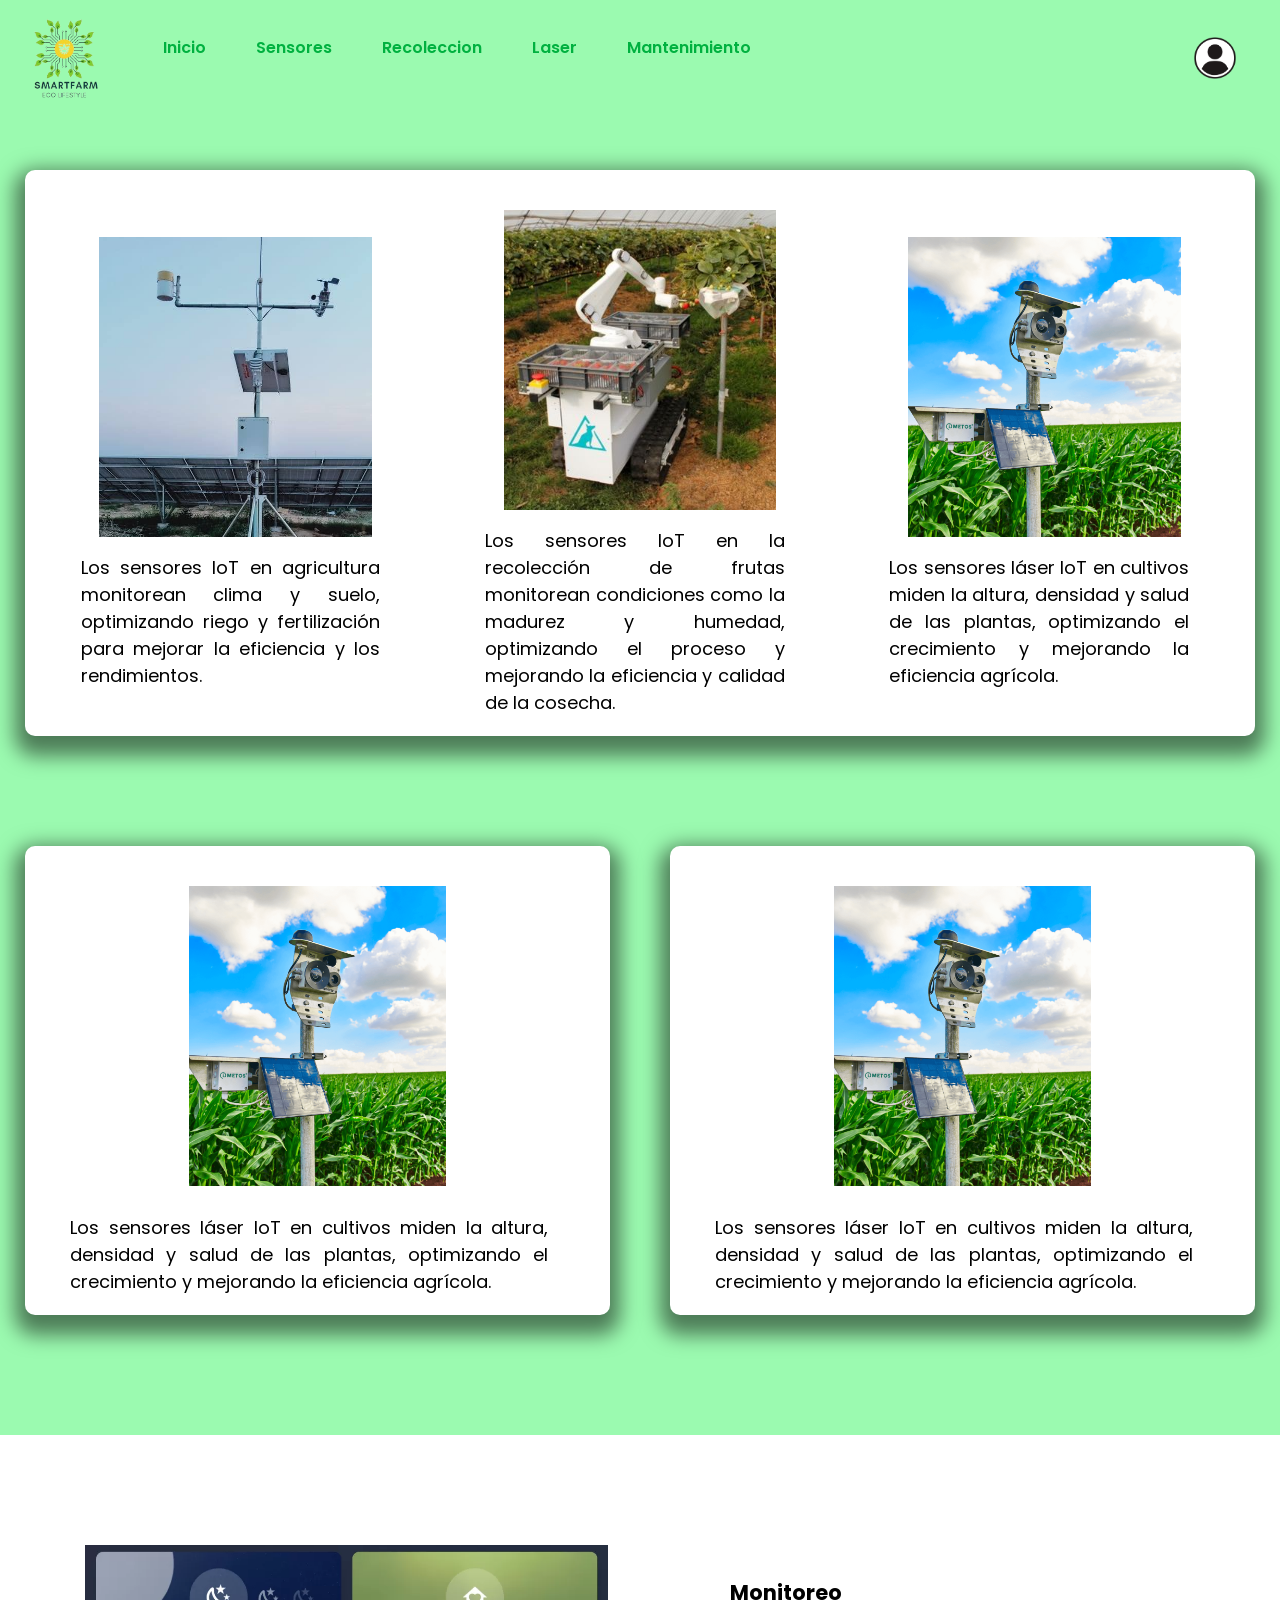
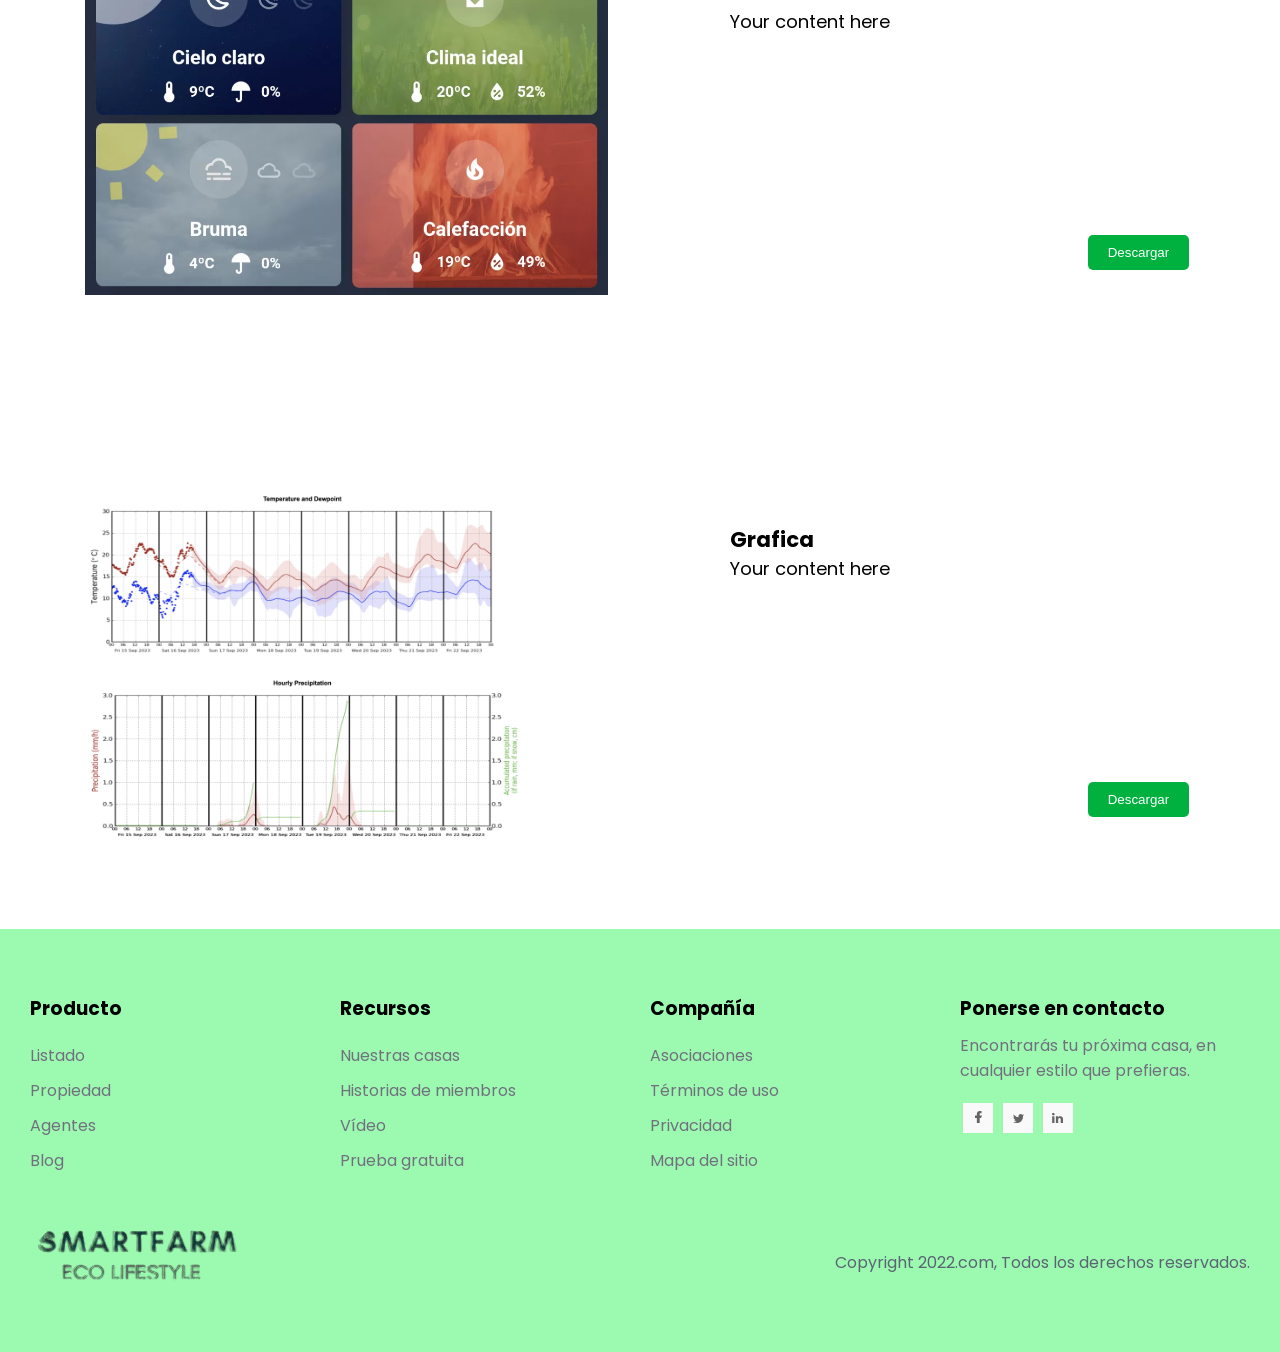
==== front_index.html @ dc0f7d90 "update" ====
<!DOCTYPE html>
<html lang="en">

  <head>
    <meta charset="UTF-8">
    <meta http-equiv="X-UA-Compatible" content="IE=edge">
    <meta name="viewport" content="width=device-width, initial-scale=1.0">
    <title>SmartFarm.</title>
    <link rel="shortcut icon" href="images/icono.png" type="image/x-icon">
    <link rel="stylesheet" href="css/style.css">
	<link rel="stylesheet" href="css/front_style.css">
  </head>

  <body>
    <!-- Hero-section-start -->
    <section id="hero">
      <!-- Navigation-start -->
      <header>
		  
        <div class="container">
          <nav class="navigation">
            <a class="logo">
              <img src="images/icono.png" alt="Logo">
            </a>
            <div class="mobile_menu_icon">
              <div class="mobile_menu_toggle"></div>
            </div>
			  <ul class="nav_menu">
				  
				  <div class="nav_links">
					  <li class="nav_list">
						  <a class="nav_link active" id="index_id" href="front_index.html">Inicio</a>
            		  </li>
					  <li class="nav_list">
						  <a class="nav_link" id="sensores_id" href="front_sensores.html">Sensores</a>
					  </li>
					  
					  <li class="nav_list">
						  <a class="nav_link" id="recoleccion_id" href="front_recoleccion.html">Recoleccion</a>
					  </li>
					  <li class="nav_list">
						  <a class="nav_link" id="laser_id" href="front_laser.html">Laser</a>
					  </li>
					  <li class="nav_list">
						  <a class="nav_link" id="mantenimiento_id" href="front_mantenimiento.html">Mantenimiento</a>
					  </li>
          			</div>
				  
				    <a class="logo">
						<img src="images/user.png" alt="Logo">
				    </a>
			</ul>
          </nav>
        </div>
		  
      </header>
      <!-- Navigation-end -->

    </section>
    <!-- Hero-section-end -->



<!--------------------------------------------------------------------------------------------------------------------------------->

	<div class="box-container-row1">
		
		<div class="column">
			<div class="image-box1" ><img src="images/sensor_amb.jpg" alt="image-box1"  ></div>
			<div class="padding1">Los sensores IoT en agricultura monitorean clima y suelo, optimizando riego y fertilización para mejorar la eficiencia y los rendimientos.</div>
		</div>
		<div class="column">
			<div class="image-box1" ><img src="images/robot_fruta.jpg" alt="image-box1" ></div>
			<div class="padding1">Los sensores IoT en la recolección de frutas monitorean condiciones como la madurez y humedad, optimizando el proceso y mejorando la eficiencia y calidad de la cosecha.</div>
		</div>
		<div class="column">
			<div class="image-box1" ><img src="images/laser-iot.png" alt="image-box1" ></div>
			<div class="padding1">Los sensores láser IoT en cultivos miden la altura, densidad y salud de las plantas, optimizando el crecimiento y mejorando la eficiencia agrícola.</div>
		</div>
		
	</div>  
	  
	<div class="box-container-row2">
		
		<div class="box-container-row1">
			<div class="column">
			<div class="image-box1" ><img src="images/laser-iot.png" alt="image-box1" ></div>
			<div class="padding1">Los sensores láser IoT en cultivos miden la altura, densidad y salud de las plantas, optimizando el crecimiento y mejorando la eficiencia agrícola.</div>
			</div>
		</div>
		
		<div class="box-container-row1">
			<div class="column">
			<div class="image-box1" ><img src="images/laser-iot.png" alt="image-box1" ></div>
			<div class="padding1">Los sensores láser IoT en cultivos miden la altura, densidad y salud de las plantas, optimizando el crecimiento y mejorando la eficiencia agrícola.</div>
			</div>
		</div>
		
	</div>
	  
	  
	<div class="fullscreen-container">
		
        <div class="centered-box">
			<div><img src="images/ambb.webp" class="image-box2" ></div>
			<div class="text-box1" >
				<h3>Monitoreo</h3>
				<p>Your content here</p>
				<div class="dwnl"><div class="nav-buttons "><button class="active" type="button">Descargar</button></div></div>
			</div>
			
        </div>
		
    </div>

	<div class="fullscreen-container">
		
        <div class="centered-box">
			<div><img src="images/grafica.png" class="image-box2" ></div>
			<div class="text-box1" >
				<h3>Grafica</h3>
				<p>Your content here</p>
				<div class="dwnl"><div class="nav-buttons "><button class="active" type="button">Descargar</button></div></div>
			</div>
			
        </div>
		
    </div>

	  
<!--------------------------------------------------------------------------------------------------------------------------------->

    
    <!-- Newsletter-section-end -->
    <!-- Footer-section-start -->
    <section id="footer">
      <div class="container">
        <div class="footer-container">
          <div class="footer-item">
            <h3 class="footer-heading">Producto</h3>
            <ul class="footer-links">
              <li>
                <a href="#!" class="footer-link">Listado</a>
              </li>
              <li>
                <a href="#!" class="footer-link">Propiedad</a>
              </li>
              <li>
                <a href="#!" class="footer-link">Agentes</a>
              </li>
              <li>
                <a href="#!" class="footer-link">Blog</a>
              </li>
            </ul>
          </div>
          <div class="footer-item">
            <h3 class="footer-heading">Recursos</h3>
            <ul class="footer-links">
              <li>
                <a href="#!" class="footer-link">Nuestras casas</a>
              </li>
              <li>
                <a href="#!" class="footer-link">Historias de miembros</a>
              </li>
              <li>
                <a href="#!" class="footer-link">Vídeo</a>
              </li>
              <li>
                <a href="#!" class="footer-link">Prueba gratuita</a>
              </li>
            </ul>
          </div>
          <div class="footer-item">
            <h3 class="footer-heading">Compañía</h3>
            <ul class="footer-links">
              <li>
                <a href="#!" class="footer-link">Asociaciones</a>
              </li>
              <li>
                <a href="#!" class="footer-link">Términos de uso</a>
              </li>
              <li>
                <a href="#!" class="footer-link">Privacidad</a>
              </li>
              <li>
                <a href="#!" class="footer-link">Mapa del sitio</a>
              </li>
            </ul>
          </div>
          <div class="footer-item">
            <h3 class="footer-heading">Ponerse en contacto</h3>
            <p class="text-dark">
              Encontrarás tu próxima casa, en cualquier estilo que prefieras.
            </p>
            <ul class="social-links">
              <li>
                <a href="#!">
                  <img src="images/social-icon-1.svg" alt="Icono">
                </a>
              </li>
              <li>
                <a href="#!">
                  <img src="images/social-icon-2.svg" alt="Icono">
                </a>
              </li>
              <li>
                <a href="#!">
                  <img src="images/social-icon-3.svg" alt="Icono">
                </a>
              </li>
            </ul>
          </div>
        </div>
        <div class="footer-bottom">
          <div>
            <img src="images/icono_chico.png" alt="Logo" class="logo">
          </div>
          <div>
            <span class="text-light">
             Copyright <span class="year">2022</span>.com, Todos los derechos reservados.
            </span>
          </div>
        </div>
      </div>
    </section>
    <div class="scroll-btn">
      <img src="images/arrow-up-outline.svg" alt="Flecha">
    </div>
    <!-- Footer-section-end -->
    <script src="js/script.js"></script>
    </body>
    
    </html>
---- css/style.css ----
@import url("https://fonts.googleapis.com/css2?family=Poppins:wght@400;500;600;700&display=swap");
*,
*::before,
*::after {
  margin: 0;
  padding: 0;
  box-sizing: border-box;
  text-decoration: none;
  list-style-type: none;
}

html {
  font-size: 62.5%;
  font-family: "Poppins", sans-serif;
  scroll-behavior: smooth;
}

body {
  font-size: 1.6rem;
}
header{
	height: 110px;
}
.container {
  max-width: 122rem;
  margin: 0 auto;
  padding-top: 2%;
	
	
}

.btn {
  display: inline-block;
  margin-top: 1.5rem;
  padding: 0.8rem 2rem;
  border-radius: 0.8rem;
}

.btn-primary {
  background: #00B140;
  color: #ffffff !important;
  font-weight: 700;
}

.btn-secondary {
  color: #00B140;
  display: flex;
  align-items: center;
  padding: 0.5rem 0;
  font-weight: 600;
  gap: 1rem;
}

.section-heading {
  font-size: 3.5rem;
}

.section-center {
  padding: 2rem 0;
  width: 45.9rem;
  margin: 0 auto;
  text-align: center;
}
@media (max-width: 500px) {
  .section-center {
    width: 100%;
  }
}

.text-dark {
  color: #000339;
}

.text-dark-50 {
  color: #3B3C45;
}

.text-light {
  color: #5A6473;
}

header {
  	background: #9bfab0;
	height: 120px;
	padding-bottom: 
	
}

.navigation {
  height: 7rem;
  background: #9bfab0;
  display: flex;
  align-items: center;
  gap: 2rem;
}

.logo img {
	padding-top: 2%;
	width: 70px;
}

.nav_menu {
  width: 100%;
  display: flex;
  justify-content: space-between;
  background: #9bfab0;
}

.nav_list {
  display: inline-block;
  margin: 0 0.3rem;
}
.nav_list .nav_link {
  padding: 0.7rem 2rem;
  color: #00B140;
  font-weight: 600;
  border-radius: 0.6rem;
  transition: all 0.5s ease-in-out;
}
.nav_list .nav_link.active {
  background: #00B140;
  color: #ffffff;
  font-weight: 600;
}

@media (max-width: 980px) {
  .mobile_menu_icon {
    width: 3.5rem;
    height: 3rem;
    display: flex;
    align-items: center;
    cursor: pointer;
  }

  .mobile_menu_toggle {
    background: #000339;
    width: 3.5rem;
    height: 0.35rem;
    position: relative;
    border-radius: 0.35rem;
    transition: all 0.5s ease-in-out;
  }
  .mobile_menu_toggle::before, .mobile_menu_toggle::after {
    position: absolute;
    content: "";
    left: 0;
    width: 100%;
    height: 0.35rem;
    background: #000339;
    border-radius: inherit;
    transition: all 0.5s ease-in-out;
  }
  .mobile_menu_toggle::before {
    transform: translateY(-0.9rem);
  }
  .mobile_menu_toggle::after {
    transform: translateY(0.9rem);
  }
  .mobile_menu_toggle.active {
    background: transparent;
  }
  .mobile_menu_toggle.active::before {
    transform: rotate(45deg);
  }
  .mobile_menu_toggle.active::after {
    transform: rotate(-45deg);
  }

  .navigation {
    justify-content: space-between;
  }

  .nav_menu {
    position: absolute;
    top: 7rem;
    left: 0;
    width: 100%;
    background: #E6F0FF;
    padding: 5rem 0;
    flex-direction: column;
    visibility: hidden;
    pointer-events: none;
    clip-path: circle(0% at 100% 0);
    transition: all 0.5s ease-in-out;
  }
  .nav_menu .nav_list {
    display: block;
    text-align: center;
    margin: 1.5rem 0;
  }
  .nav_menu.active {
    background: #E6F0FF;
    visibility: visible;
    pointer-events: auto;
    display: flex;
    clip-path: circle(150% at 50% 0);
    transition: all 0.5s ease-in-out;
  }
}
.sticky {
  z-index: 1000;
  background: #9bfab0;
  position: fixed;
  width: 100%;
  top: 0;
  left: 0;
  box-shadow: 0 0 0.4rem #5A6473;
  animation: sticky 0.5s ease-in-out;
}

@keyframes sticky {
  0% {
    transform: translateY(-7rem);
  }
  100% {
    transform: translateY(0rem);
  }
}
#hero {
  background: #9bfab0;
}
#hero .hero_container {
  display: grid;
  grid-template-columns: repeat(auto-fit, minmax(27rem, 1fr));
  gap: 1rem;
  align-items: center;
  padding: 4rem 0 0 0;
}
#hero .hero_container .hero_content .hero-title {
  color: #687690;
  font-size: 1.8rem;
  margin-bottom: 1rem;
}
#hero .hero_container .hero_content .hero-heading {
  font-size: 6.4rem;
  line-height: 7.6rem;
  margin-bottom: 1rem;
}
@media (max-width: 893px) {
  #hero .hero_container .hero_content .hero-heading {
    font-size: 5.4rem;
    line-height: 5.8rem;
  }
}
@media (max-width: 700px) {
  #hero .hero_container .hero_content .hero-heading {
    font-size: 4rem;
    line-height: 4.6rem;
  }
}
#hero .hero_container .hero_content .paragraph {
  color: #5A6473;
  font-size: 1.8rem;
}
#hero .hero_container .hero_image img {
  max-width: 100rem;
  width: 550px;
  
  border-radius: 3%;
  margin-left: 5rem; /* Ajusta este valor según lo que necesites */

}
@media (max-width: 668px) {
  #hero .hero_container {
    padding: 2rem 0;
    gap: 2rem;
  }
  #hero .hero_container .hero_content {
    grid-row: 2;
  }
  #hero .hero_container .hero_image {
    grid-row: 1;
  }
}

#partner {
  padding: 4rem 0;
}
#partner .partner-top {
  padding: 4rem 0 7rem 0;
  display: flex;
  justify-content: space-between;
  align-items: center;
  flex-wrap: wrap;
 
}
#partner .partner-top .text-light {
  margin-top: 1rem;
  color: #7d8589;
}
#partner .partner-bottom {
  display: grid;
  grid-template-columns: repeat(auto-fit, minmax(15rem, 1fr));
  gap: 2rem;
  place-items: center;
  place-content: center;
}
#partner .partner-bottom div {
  display: flex;
  align-items: center;
  padding: 0.8rem;
  cursor: pointer;
  border-radius: 0.3rem;
}
#partner .partner-bottom div img {
  width: 13rem;
  height: 3rem;
  object-fit: contain;
}
#partner .partner-bottom div:hover {
  transition: box-shadow 0.5s ease-in-out;
  box-shadow: 0 0 0.6rem 0.01rem rgba(163, 166, 171, 0.3);
}

#hows-it-work {
  padding: 4rem 0;
  text-align: center; /* Asegura que el texto dentro del contenedor esté centrado */

}
#hows-it-work .container:nth-child(2) {
  max-width: 80rem;
}
#hows-it-work .works-heading {
  position: relative;
  color: #000339;
  font-size: 3.5rem;
}
#hows-it-work .works-heading::before {
  position: absolute;
  content: "";
  left: 50%;
  transform: translateX(-50%);
  width: 4rem;
  height: 0.4rem;
  background: #000339;
  border-radius: 1.2rem;
}
#hows-it-work .seller-types {
  padding-top: 3rem;
  display: grid;
  grid-template-columns: repeat(auto-fit, minmax(20rem, 1fr));
  place-items: center;
  gap: 2rem;
}
#hows-it-work .seller-types .seller-type {
  text-align: center;
}

#featured-properties {
  padding: 6rem 0;
  background: #F5FAFE;
}
#featured-properties .featured-section-top {
  display: flex;
  align-items: flex-end;
  justify-content: space-between;
  flex-wrap: wrap;
  gap: 2rem;
}
#featured-properties .featured-section-bottom {
  padding-top: 3rem;
  display: grid;
  grid-template-columns: repeat(auto-fit, minmax(25rem, 1fr));
  gap: 2.5rem;
  border-radius: 10px; 
}
#featured-properties .featured-section-bottom .featured-item {
  background: #ffffff;
  border-radius: 0.9rem;
}
#featured-properties .featured-section-bottom .featured-item .featured-img {
  width: 380px;
  height: 400px;
  border-radius: 10px;
}
#featured-properties .featured-section-bottom .featured-item .content-wrapper {
  padding: 1.5rem;
}
#featured-properties .featured-section-bottom .featured-item .content-wrapper.text-light {
  padding: 1rem 0 0 0;
}
#featured-properties .featured-section-bottom .featured-item .content-wrapper .deatils-short {
  padding-top: 1.5rem;
  display: flex;
  justify-content: space-between;
  gap: 1rem;
  flex-wrap: wrap;
}
@media (max-width: 563px) {
  #featured-properties .featured-section-bottom .featured-item .content-wrapper .deatils-short {
    gap: 1rem;
  }
}
#featured-properties .featured-section-bottom .featured-item .content-wrapper .deatils-short div {
  display: flex;
  gap: 1rem;
}
#featured-properties .featured-section-bottom .featured-item .content-wrapper .deatils-short div img {
  width: 1.8rem;
}

#feature-two {
  padding: 6rem 0;
}
#feature-two .found-container {
  display: grid;
  grid-template-columns: repeat(auto-fit, minmax(30rem, 1fr));
  gap: 3rem;
  justify-content: center;
  align-items: center;
}
#feature-two .found-container .found-content .section-heading {
  position: relative;
}
#feature-two .found-container .found-content .section-heading::before {
  position: absolute;
  content: "";
  left: 0;
  top: 0;
  width: 4rem;
  height: 0.4rem;
  background: #000339;
  border-radius: 0.4rem;
}
@media (max-width: 648px) {
  #feature-two .found-container div:nth-child(1) {
    margin: 0 auto;
  }
}
#feature-two .found-container img {
  width: 40rem;
}
@media (max-width: 920px) {
  #feature-two .found-container img {
    width: 100%;
  }
}
@media (max-width: 648px) {
  #feature-two .found-container img {
    width: 30rem;
  }
}
#feature-two .counter-container {
  padding: 4rem 0 0 0;
  display: grid;
  grid-template-columns: repeat(auto-fit, minmax(15rem, 1fr));
  justify-items: center;
  gap: 2rem;
}
#feature-two .counter-container .counter {
  text-align: center;
}
#feature-two .counter-container .counter .text-dark {
  font-size: 6.4rem;
  font-weight: 600;
}
@media (max-width: 824px) {
  #feature-two .counter-container .counter .text-dark {
    font-size: 4.5rem;
  }
}
@media (max-width: 627px) {
  #feature-two .counter-container .counter .text-dark {
    font-size: 4rem;
  }
}
#feature-two .counter-container .counter span {
  color: #7b8087;
  font-size: 1.8rem;
  font-weight: 500;
}

#newsletter {
  padding: 4rem 0;
}
#newsletter .newsletter {
  background: #063183;
  color: #ffffff;
  border-radius: 2rem;
  display: grid;
  grid-template-columns: repeat(auto-fit, minmax(27rem, 1fr));
  gap: 2rem;
  align-items: center;
  justify-content: center;
}
@media (max-width: 425px) {
  #newsletter .newsletter {
    text-align: center;
  }
}
#newsletter .newsletter .newsletter-content {
  padding: 4rem;
}
@media (max-width: 483px) {
  #newsletter .newsletter .newsletter-content {
    padding: 4rem 2rem;
  }
}
#newsletter .newsletter .newsletter-content h1 {
  font-size: 3.5rem;
  font-weight: 600;
}
#newsletter .newsletter .newsletter-content .btn {
  background: #ffffff;
  color: #000339;
  font-weight: 600;
}
#newsletter .newsletter .newsletter-image {
  width: 100%;
  text-align: center;
}
#newsletter .newsletter .newsletter-image .newsletter_img {
  width: 100%;
  height: 110%;
  margin-top: -4rem;
  margin-bottom: -0.8rem;
}
@media (max-width: 689px) {
  #newsletter .newsletter .newsletter-image .newsletter_img {
    height: 37rem !important;
  }
}
@media (max-width: 574px) {
  #newsletter .newsletter .newsletter-image .newsletter_img {
    width: calc(100% - 10rem);
    margin-left: 10rem !important;
  }
}
@media (max-width: 483px) {
  #newsletter .newsletter .newsletter-image .newsletter_img {
    width: calc(100% - 5rem);
    margin-left: 5rem !important;
  }
}

#footer {
  padding: 3rem 0;
  background-color: #9bfab0;
}
#footer .footer-container {
  display: grid;
  grid-template-columns: repeat(auto-fit, minmax(24rem, 1fr));
  gap: 2rem;
}
#footer .footer-container .footer-item .footer-heading {
  padding: 1rem 0;
}
#footer .footer-container .footer-item .footer-links li {
  margin: 1rem 0;
}
#footer .footer-container .footer-item .footer-links li .footer-link {
  color: #71717e;
  font-weight: 400;
}
#footer .footer-container .footer-item .text-dark {
  color: #71717e;
}
#footer .footer-container .footer-item .social-links li {
  margin: 2rem 0.3rem;
  display: inline-block;
  width: 3rem;
  height: 3rem;
  background: #f9f9f9;
  text-align: center;
  line-height: 3rem;
}
#footer .footer-bottom {
  display: flex;
  align-items: center;
  justify-content: space-between;
  flex-wrap: wrap;
  padding: 4rem 0 2rem 0;
  gap: 1rem;
}

.scroll-btn {
  position: fixed;
  right: 1rem;
  bottom: 1rem;
  z-index: 10;
  width: 3.7rem;
  height: 3.7rem;
  background: #063183;
  display: flex;
  align-items: center;
  justify-content: center;
  border-radius: 1rem;
  box-shadow: 0 0 0.3rem 0.1rem #063183;
  cursor: pointer;
  opacity: 0;
  transform: translateY(-10rem);
  transition: all 0.5s ease-in-out;
}
.scroll-btn.active {
  opacity: 1;
  transition: all 0.5s ease-in-out;
  transform: translateY(0);
}
.scroll-btn img {
  width: 2.7rem;
  height: 2.7rem;
}

.user-pic{
	width: 80px;
}
---- css/front_style.css ----
body {
    background-color: rgb(155, 250, 176);
    flex-direction: column;
    align-content: center;

    max-width: 1920px;
    margin: 0px auto;
}


.column{
	display: flex;
	flex-direction: column;
    align-items: center;

}

.padding1{
	padding-top: 5%;
	padding-right: 8%;
	padding-left: 5%;
}

.nav-buttons {
	padding-left: 2%;
	margin-left: 5px;
	margin-right: 5px;

}
.nav-buttons button {
    padding: 10px 20px;
}

.blink-property{
	background-color:#9bfab0;
    color: #0C7031;
	transition: all 0.3s ease;
	border: none;
    border-radius: 5px;
    cursor: pointer;
	font-size: 26px;
}

/* Blink animation */
@keyframes blink {
    0% { opacity: 1; }
    50% { opacity: 0; }
    100% { opacity: 1; }
}


.blink-property:hover {
    animation: blink 1s infinite;
	background-color:#00B140;
    color: #FFFFFF;
}

.active {
    background-color:#00B140;
    color: #FFFFFF;
	border: none;
    border-radius: 5px;
    cursor: pointer;
}


.box-container-row1{
	background-color: #FFFFFF;
	margin: auto;
	max-width: 1230px;
	margin-bottom: 40px;
	margin-top: 50px;
	padding-top: 40px;
	padding-bottom: 20px;
	padding-left: 3%;
	padding-right: 3%;
	text-align: justify;
	font-size: 18px;
	border-radius: 10px;
	box-shadow: 0px 10px 20px 10px rgba(0, 0, 0, 0.5);
	display: flex;
	flex-direction: row;
    align-items: center;
	display: grid;
  	grid-template-columns: repeat(auto-fit, minmax(24rem, 1fr));
  	gap: 6rem;
}

.box-container-row2{
	margin: auto;
	max-width: 1230px;
	margin-bottom: 50px;
	margin-top: 20px;
	padding-top: 20px;
	padding-bottom: 30px;
	text-align: justify;
	font-size: 18px;
	border-radius: 10px;
	display: flex;
	flex-direction: row;
    align-items: center;
	display: grid;
  	grid-template-columns: repeat(auto-fit, minmax(24rem, 1fr));
  	gap: 6rem;
}

.image-box1 {
	padding-left: 4%;
	padding-right: 4%;
	width: 300px;
	height: 300px;
	overflow: hidden;

}
.image-box2 {
	padding-left: 4%;
	padding-right: 4%;
	height: 350px;
	overflow: hidden;

}

.image-box1 img {
	width: 100%;
	height: 100%;
	object-fit: cover;
	object-position: center calc(50% - 40%);
}


.fullscreen-container{
	background-color: #FFFFFF;
	padding-bottom: 20px;
	padding-top: 20px;
}

.centered-box {
	background-color: #FFFFFF;
	margin: auto;
	max-width: 1230px;
	margin-bottom: 40px;
	margin-top: 50px;
	padding-top: 40px;
	padding-bottom: 20px;
	padding-left: 3%;
	padding-right: 3%;
	text-align: justify;
	font-size: 18px;
	flex-direction: row;
    align-items: center;
	display: grid;
  	grid-template-columns: repeat(auto-fit, minmax(24rem, 1fr));
  	gap: 6rem; 
}

.text-box1{
	padding-left:60px;
}

.dwnl{
	padding-top: 200px;
	padding-left: 350px;
	
}
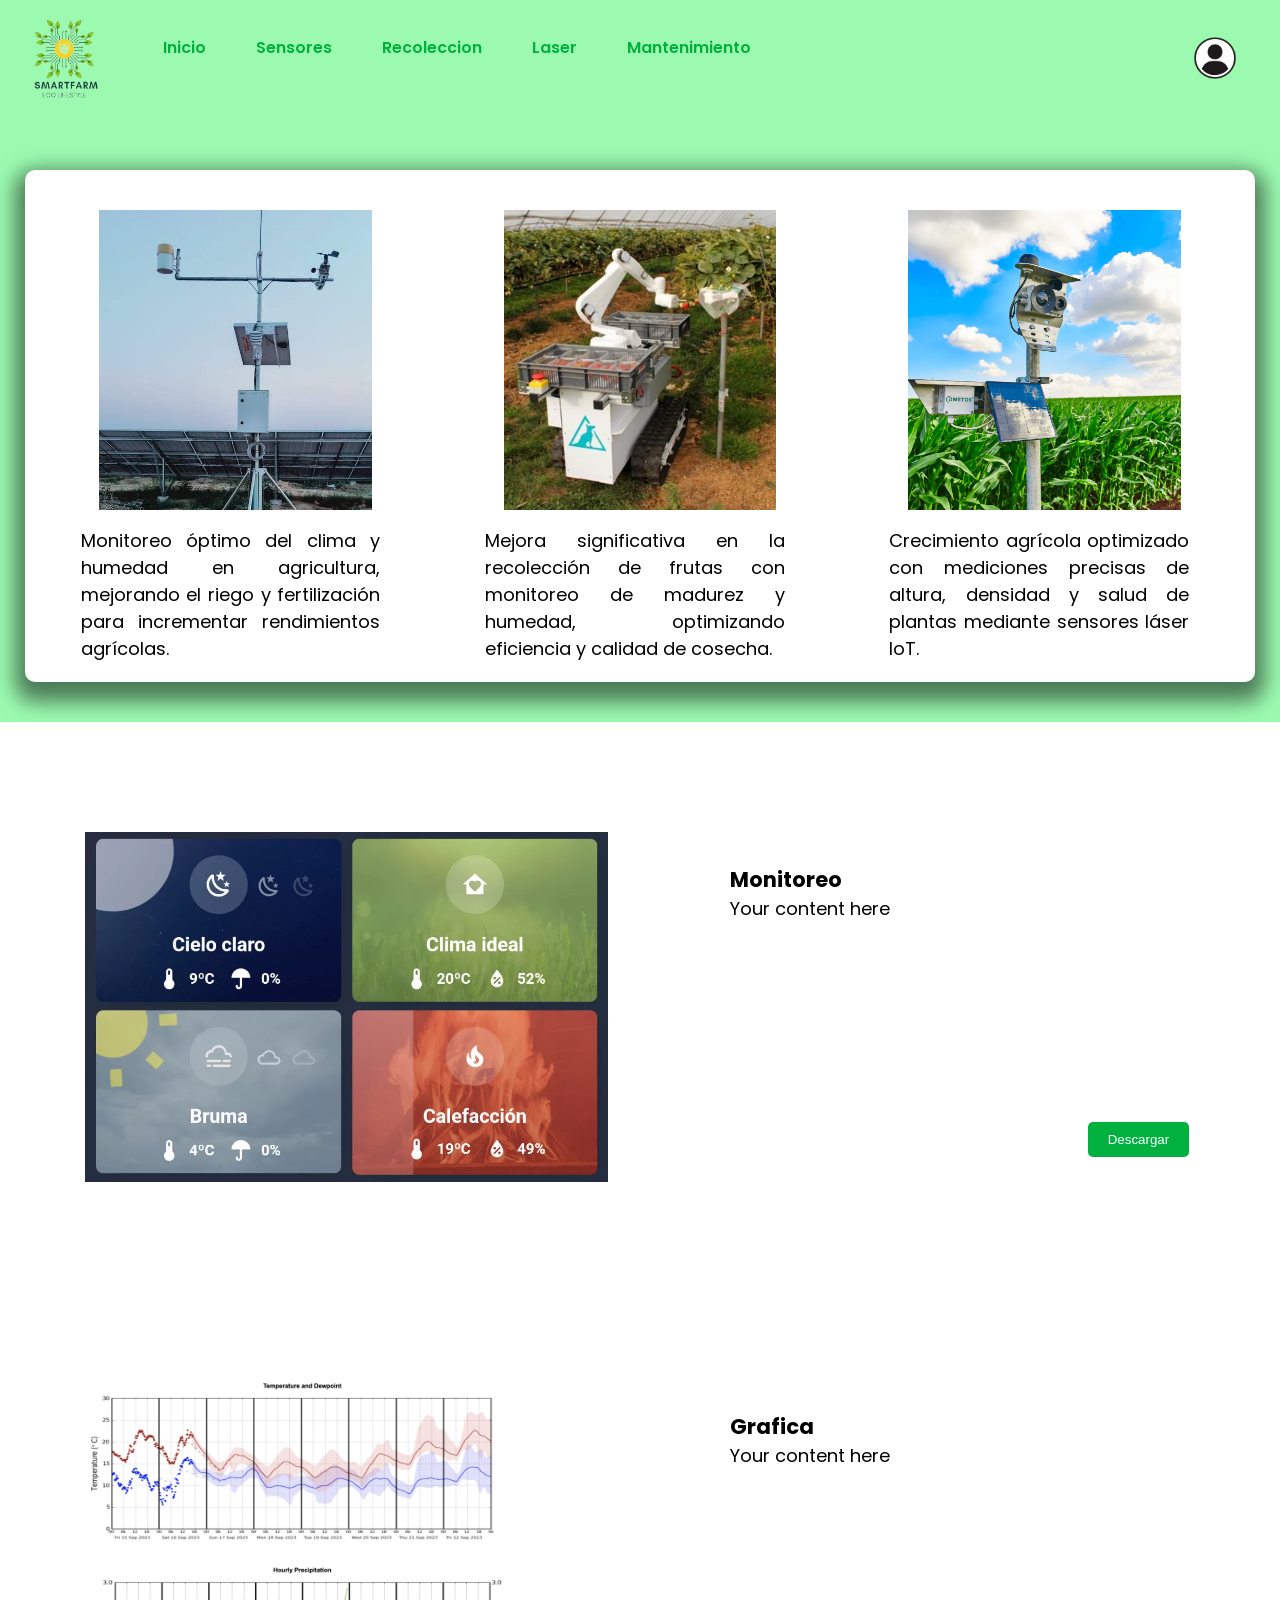
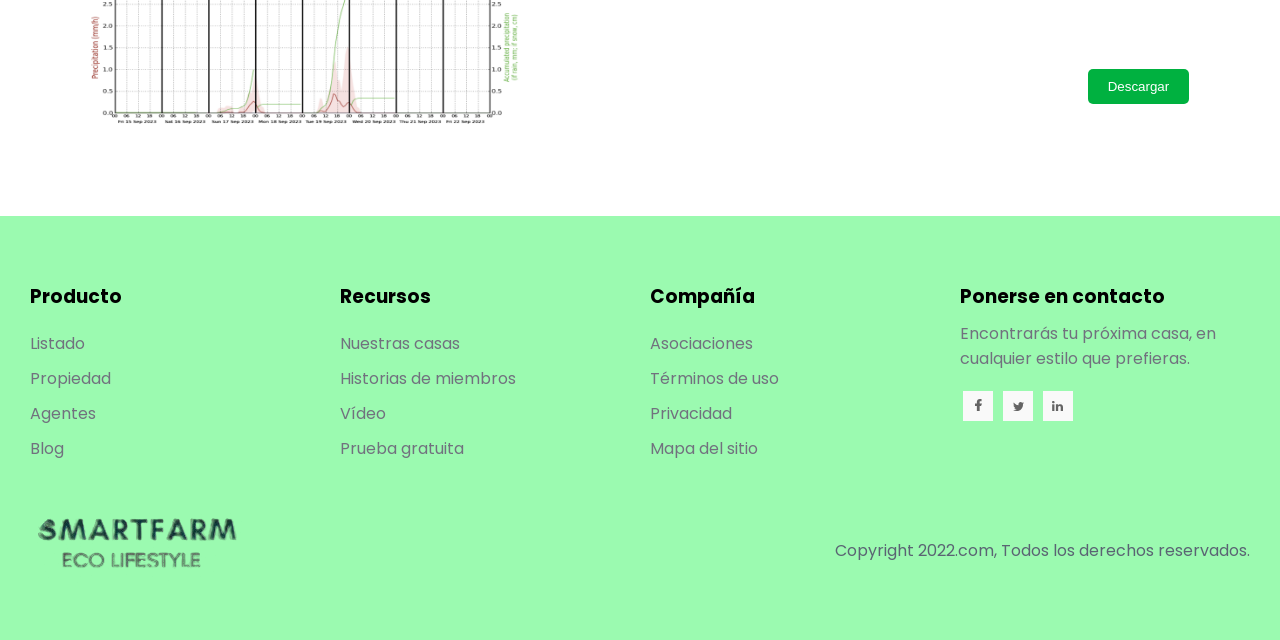
==== commit 972c4db7: "feat: update" ====
--- a/front_index.html
+++ b/front_index.html
@@ -63,40 +63,28 @@
 
 <!--------------------------------------------------------------------------------------------------------------------------------->
 
-	<div class="box-container-row1">
-		
-		<div class="column">
-			<div class="image-box1" ><img src="images/sensor_amb.jpg" alt="image-box1"  ></div>
-			<div class="padding1">Los sensores IoT en agricultura monitorean clima y suelo, optimizando riego y fertilización para mejorar la eficiencia y los rendimientos.</div>
-		</div>
-		<div class="column">
-			<div class="image-box1" ><img src="images/robot_fruta.jpg" alt="image-box1" ></div>
-			<div class="padding1">Los sensores IoT en la recolección de frutas monitorean condiciones como la madurez y humedad, optimizando el proceso y mejorando la eficiencia y calidad de la cosecha.</div>
-		</div>
-		<div class="column">
-			<div class="image-box1" ><img src="images/laser-iot.png" alt="image-box1" ></div>
-			<div class="padding1">Los sensores láser IoT en cultivos miden la altura, densidad y salud de las plantas, optimizando el crecimiento y mejorando la eficiencia agrícola.</div>
-		</div>
-		
-	</div>  
-	  
-	<div class="box-container-row2">
-		
-		<div class="box-container-row1">
-			<div class="column">
-			<div class="image-box1" ><img src="images/laser-iot.png" alt="image-box1" ></div>
-			<div class="padding1">Los sensores láser IoT en cultivos miden la altura, densidad y salud de las plantas, optimizando el crecimiento y mejorando la eficiencia agrícola.</div>
-			</div>
-		</div>
-		
-		<div class="box-container-row1">
-			<div class="column">
-			<div class="image-box1" ><img src="images/laser-iot.png" alt="image-box1" ></div>
-			<div class="padding1">Los sensores láser IoT en cultivos miden la altura, densidad y salud de las plantas, optimizando el crecimiento y mejorando la eficiencia agrícola.</div>
-			</div>
-		</div>
-		
-	</div>
+<div class="box-container-row1">
+  <div class="column">
+      <div class="image-box1"><img src="images/sensor_amb.jpg" alt="image-box1" ></div>
+      <div class="padding1">
+          Monitoreo óptimo del clima y humedad en agricultura, mejorando el riego y fertilización para incrementar rendimientos agrícolas.
+      </div>
+  </div>
+  <div class="column">
+      <div class="image-box1"><img src="images/robot_fruta.jpg" alt="image-box1" ></div>
+      <div class="padding1">
+          Mejora significativa en la recolección de frutas con monitoreo de madurez y humedad, optimizando eficiencia y calidad de cosecha.
+      </div>
+  </div>
+  <div class="column">
+      <div class="image-box1"><img src="images/laser-iot.png" alt="image-box1" ></div>
+      <div class="padding1">
+          Crecimiento agrícola optimizado con mediciones precisas de altura, densidad y salud de plantas mediante sensores láser IoT.
+      </div>
+  </div>
+</div>
+
+
 	  
 	  
 	<div class="fullscreen-container">
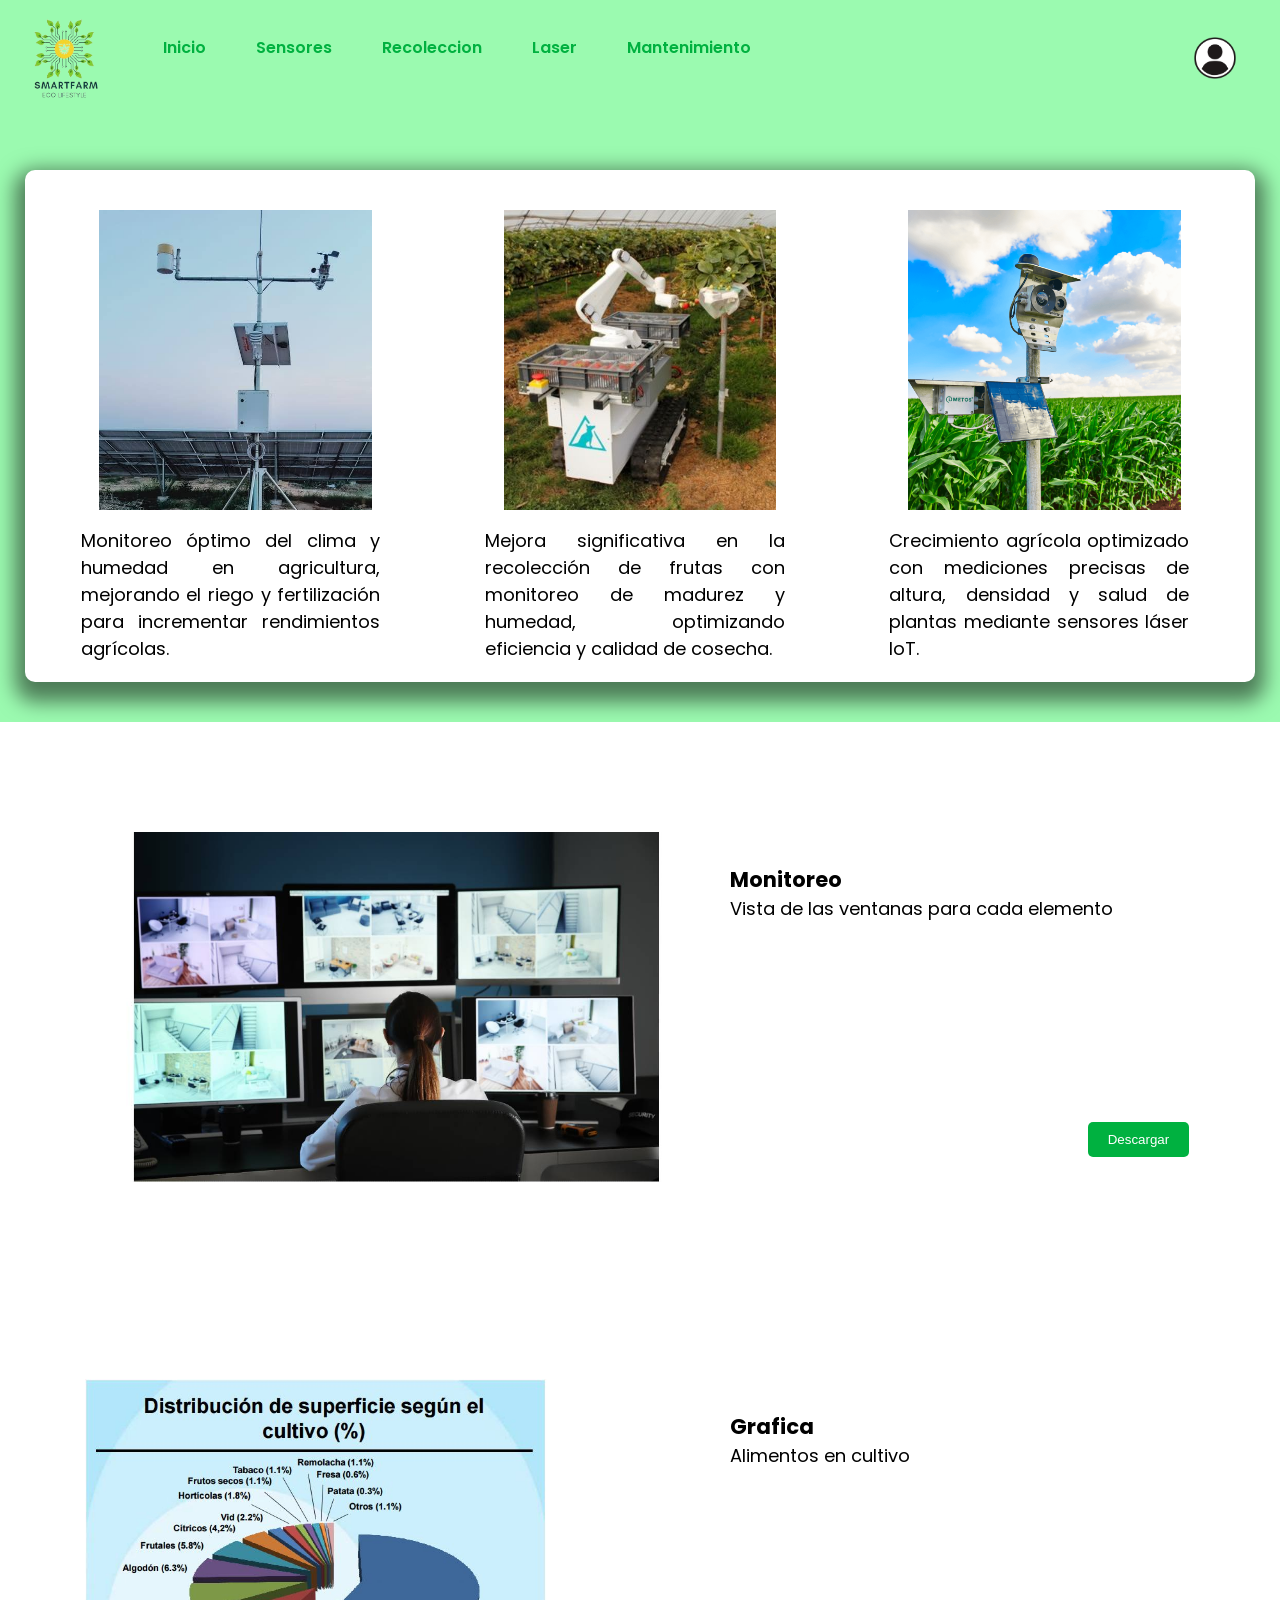
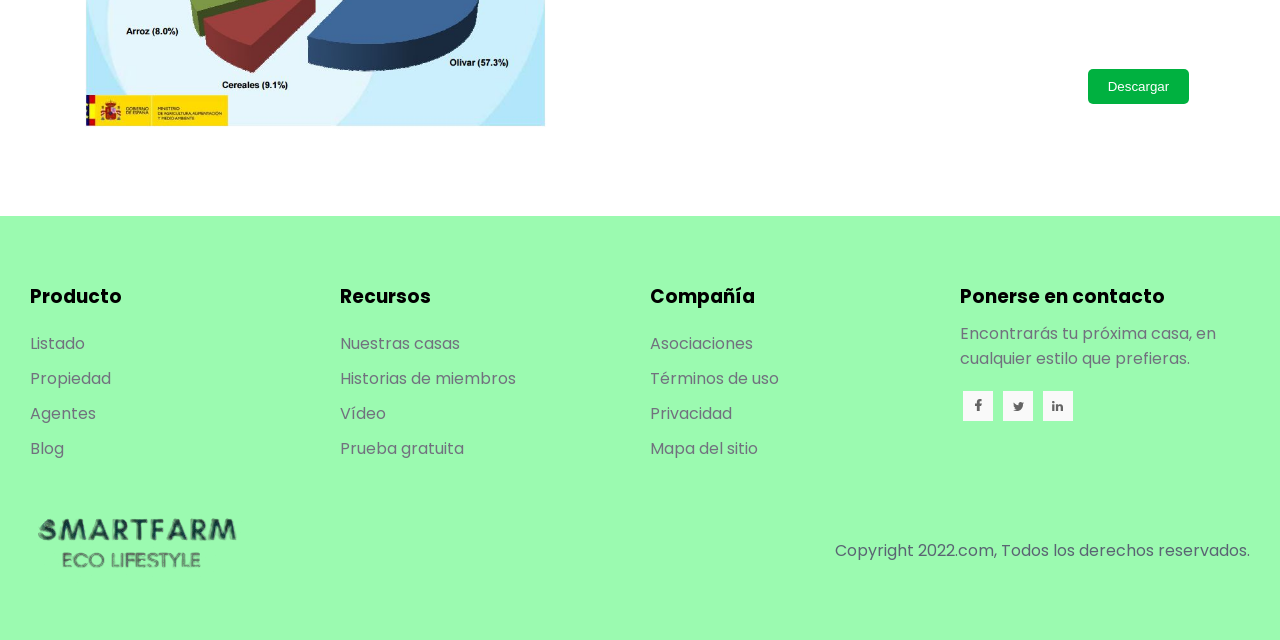
==== commit 00b50f98: "feat: update" ====
--- a/front_index.html
+++ b/front_index.html
@@ -65,35 +65,36 @@
 
 <div class="box-container-row1">
   <div class="column">
-      <div class="image-box1"><img src="images/sensor_amb.jpg" alt="image-box1" ></div>
+      <div class="image-box1"><img src="images/sensor_amb.jpg" alt="image-box1"></div>
       <div class="padding1">
           Monitoreo óptimo del clima y humedad en agricultura, mejorando el riego y fertilización para incrementar rendimientos agrícolas.
       </div>
   </div>
   <div class="column">
-      <div class="image-box1"><img src="images/robot_fruta.jpg" alt="image-box1" ></div>
+      <div class="image-box1"><img src="images/robot_fruta.jpg" alt="image-box1"></div>
       <div class="padding1">
           Mejora significativa en la recolección de frutas con monitoreo de madurez y humedad, optimizando eficiencia y calidad de cosecha.
       </div>
   </div>
   <div class="column">
-      <div class="image-box1"><img src="images/laser-iot.png" alt="image-box1" ></div>
+      <div class="image-box1"><img src="images/laser-iot.png" alt="image-box1"></div>
       <div class="padding1">
           Crecimiento agrícola optimizado con mediciones precisas de altura, densidad y salud de plantas mediante sensores láser IoT.
       </div>
   </div>
 </div>
 
+	  
 
 	  
 	  
 	<div class="fullscreen-container">
 		
         <div class="centered-box">
-			<div><img src="images/ambb.webp" class="image-box2" ></div>
+			<div><img src="images/monitoreo.jpg" class="image-box2" ></div>
 			<div class="text-box1" >
 				<h3>Monitoreo</h3>
-				<p>Your content here</p>
+				<p>Vista de las ventanas para cada elemento </p>
 				<div class="dwnl"><div class="nav-buttons "><button class="active" type="button">Descargar</button></div></div>
 			</div>
 			
@@ -104,10 +105,10 @@
 	<div class="fullscreen-container">
 		
         <div class="centered-box">
-			<div><img src="images/grafica.png" class="image-box2" ></div>
+			<div><img src="images/grafica.jpg" class="image-box2" ></div>
 			<div class="text-box1" >
 				<h3>Grafica</h3>
-				<p>Your content here</p>
+				<p>Alimentos en cultivo </p>
 				<div class="dwnl"><div class="nav-buttons "><button class="active" type="button">Descargar</button></div></div>
 			</div>
 			
